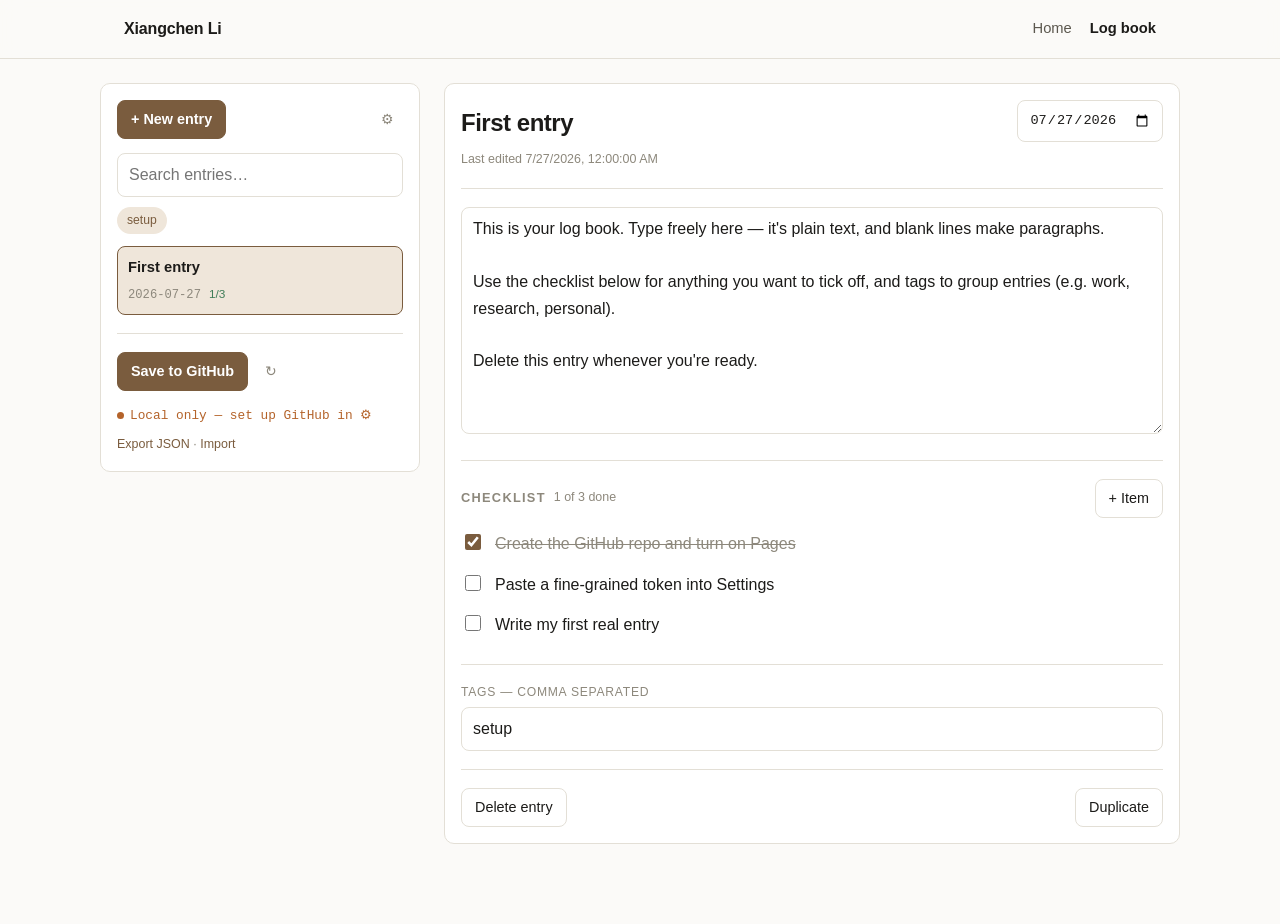
==== logbook.html @ 69bf082a "personal site + log book" ====
<!DOCTYPE html>
<html lang="en">
<head>
<meta charset="utf-8">
<meta name="viewport" content="width=device-width, initial-scale=1">
<title>Log book · Xiangchen Li</title>
<link rel="stylesheet" href="assets/style.css">
<link rel="icon" href="data:image/svg+xml,<svg xmlns='http://www.w3.org/2000/svg' viewBox='0 0 100 100'><text y='.9em' font-size='90'>📓</text></svg>">
</head>
<body>

<div class="topbar">
  <div class="wrap">
    <a class="brand" href="index.html">Xiangchen Li</a>
    <nav class="nav">
      <a href="index.html">Home</a>
      <a href="logbook.html" class="active">Log book</a>
    </nav>
  </div>
</div>

<div class="wrap lb">

  <!-- ============ sidebar ============ -->
  <aside class="panel sidebar">
    <div class="toolbar">
      <button class="primary" id="btnNew">+ New entry</button>
      <div class="spacer"></div>
      <button class="ghost" id="btnSettings" title="GitHub settings">⚙</button>
    </div>

    <input type="text" id="search" placeholder="Search entries…" autocomplete="off">
    <div class="taglist" id="tagFilters"></div>
    <ul class="entry-list" id="entryList"></ul>

    <hr class="hr">
    <div class="toolbar" style="margin:0">
      <button class="primary" id="btnSave">Save to GitHub</button>
      <button class="ghost" id="btnReload" title="Discard local changes and reload from GitHub">↻</button>
    </div>
    <div style="margin-top:10px"><span class="status" id="status"><span class="dot"></span><span id="statusText">Loading…</span></span></div>
    <div style="margin-top:8px" class="sub">
      <a href="#" id="btnExport">Export JSON</a> ·
      <a href="#" id="btnImport">Import</a>
      <input type="file" id="fileInput" accept="application/json" hidden>
    </div>
  </aside>

  <!-- ============ editor ============ -->
  <section class="panel" id="editorPanel">
    <div id="emptyState" class="empty">
      <p>No entry selected.</p>
      <button class="primary" onclick="document.getElementById('btnNew').click()">Start today's entry</button>
    </div>

    <div id="editor" hidden>
      <div class="entry-head">
        <input type="text" id="entryTitle" placeholder="Untitled entry" autocomplete="off">
        <input type="date" id="entryDate">
      </div>
      <div class="sub" id="entryMeta"></div>

      <hr class="hr">

      <textarea id="entryBody" rows="8" placeholder="What happened today?"></textarea>

      <hr class="hr">

      <div class="toolbar" style="margin-bottom:6px">
        <strong style="font-size:.8rem;text-transform:uppercase;letter-spacing:.1em;color:var(--ink-3)">Checklist</strong>
        <span class="sub" id="checkProgress"></span>
        <div class="spacer"></div>
        <button id="btnAddCheck">+ Item</button>
      </div>
      <div id="checkList"></div>

      <hr class="hr">

      <label class="field" style="margin:0">
        <span>Tags — comma separated</span>
        <input type="text" id="entryTags" placeholder="work, research, personal" autocomplete="off">
      </label>

      <hr class="hr">
      <div class="toolbar" style="margin:0">
        <button class="danger" id="btnDelete">Delete entry</button>
        <div class="spacer"></div>
        <button id="btnDuplicate">Duplicate</button>
      </div>
    </div>
  </section>
</div>

<!-- ============ settings modal ============ -->
<div class="modal-bg" id="settingsModal">
  <div class="modal">
    <h3>GitHub settings</h3>
    <span class="sub">Your entries live in a JSON file in your repo. The token is stored only in this browser and is sent only to api.github.com.</span>
    <label class="field"><span>Owner (your GitHub username)</span><input type="text" id="cfgOwner" placeholder="xiangchen"></label>
    <label class="field"><span>Repository</span><input type="text" id="cfgRepo" placeholder="xiangchen.github.io"></label>
    <label class="field"><span>Branch</span><input type="text" id="cfgBranch" placeholder="main"></label>
    <label class="field"><span>Data file path</span><input type="text" id="cfgPath" placeholder="data/entries.json"></label>
    <label class="field"><span>Fine-grained token — Contents: Read and write</span><input type="password" id="cfgToken" placeholder="github_pat_…"></label>
    <div class="toolbar" style="margin:0">
      <button class="ghost" id="btnForget">Forget token</button>
      <div class="spacer"></div>
      <button id="btnCancelCfg">Cancel</button>
      <button class="primary" id="btnSaveCfg">Save &amp; connect</button>
    </div>
  </div>
</div>

<div class="toast" id="toast"></div>

<script>
(() => {
"use strict";

/* ---------------- state ---------------- */
const CFG_KEY = "logbook.cfg.v1";
const CACHE_KEY = "logbook.cache.v1";
const DEFAULT_PATH = "data/entries.json";

let cfg = { owner:"", repo:"", branch:"main", path:DEFAULT_PATH, token:"" };
let entries = [];
let sha = null;            // git blob sha of the data file, needed to update it
let currentId = null;
let dirty = false;
let activeTag = null;

const $ = (id) => document.getElementById(id);
const store = {
  get(k){ try { return JSON.parse(localStorage.getItem(k)); } catch { return null; } },
  set(k,v){ try { localStorage.setItem(k, JSON.stringify(v)); } catch {} },
  del(k){ try { localStorage.removeItem(k); } catch {} }
};

const uid = () => Math.random().toString(36).slice(2,10) + Date.now().toString(36).slice(-4);
const todayISO = () => { const d=new Date(); return new Date(d.getTime()-d.getTimezoneOffset()*6e4).toISOString().slice(0,10); };
const esc = (s) => String(s ?? "").replace(/[&<>"']/g, c => ({ "&":"&amp;","<":"&lt;",">":"&gt;",'"':"&quot;","'":"&#39;" }[c]));

function toast(msg){ const t=$("toast"); t.textContent=msg; t.classList.add("show"); clearTimeout(t._h); t._h=setTimeout(()=>t.classList.remove("show"),2200); }
function setStatus(text, kind){ const s=$("status"); s.className = "status" + (kind ? " "+kind : ""); $("statusText").textContent = text; }
function markDirty(){ if(!dirty){ dirty = true; setStatus("Unsaved changes", "err"); } cacheLocal(); }
function cacheLocal(){ store.set(CACHE_KEY, { entries, sha, dirty, savedAt: Date.now() }); }

/* ---------------- data model helpers ---------------- */
function newEntry(seed = {}){
  return {
    id: uid(),
    date: seed.date || todayISO(),
    title: seed.title || "",
    body: seed.body || "",
    tags: seed.tags ? [...seed.tags] : [],
    checklist: (seed.checklist || []).map(c => ({ id: uid(), text: c.text, done: false })),
    updated: new Date().toISOString()
  };
}
const byId = (id) => entries.find(e => e.id === id);
function sortEntries(){ entries.sort((a,b) => (b.date||"").localeCompare(a.date||"") || (b.updated||"").localeCompare(a.updated||"")); }
function allTags(){ return [...new Set(entries.flatMap(e => e.tags || []))].sort(); }

/* ---------------- GitHub I/O ---------------- */
const apiUrl = () => `https://api.github.com/repos/${cfg.owner}/${cfg.repo}/contents/${cfg.path}`;
const configured = () => cfg.owner && cfg.repo && cfg.path;

function b64encode(str){ return btoa(String.fromCharCode(...new TextEncoder().encode(str))); }
function b64decode(b64){ const bin = atob(b64.replace(/\s/g,"")); return new TextDecoder().decode(Uint8Array.from(bin, c => c.charCodeAt(0))); }

async function ghGet(){
  const headers = { "Accept":"application/vnd.github+json" };
  if (cfg.token) headers.Authorization = "Bearer " + cfg.token;
  const res = await fetch(`${apiUrl()}?ref=${encodeURIComponent(cfg.branch||"main")}&t=${Date.now()}`, { headers, cache:"no-store" });
  if (res.status === 404) return { entries: [], sha: null, missing: true };
  if (!res.ok) throw new Error(`GitHub ${res.status}: ${(await res.json().catch(()=>({}))).message || res.statusText}`);
  const json = await res.json();
  const parsed = JSON.parse(b64decode(json.content || ""));
  return { entries: parsed.entries || [], sha: json.sha };
}

async function ghPut(){
  if (!cfg.token) throw new Error("No token set — open ⚙ settings to add one.");
  const payload = JSON.stringify({ version: 1, updated: new Date().toISOString(), entries }, null, 2) + "\n";
  const body = {
    message: `log book: update ${new Date().toISOString().slice(0,16).replace("T"," ")}`,
    content: b64encode(payload),
    branch: cfg.branch || "main"
  };
  if (sha) body.sha = sha;
  const res = await fetch(apiUrl(), {
    method: "PUT",
    headers: { "Accept":"application/vnd.github+json", "Authorization":"Bearer "+cfg.token, "Content-Type":"application/json" },
    body: JSON.stringify(body)
  });
  const json = await res.json().catch(()=>({}));
  if (!res.ok) throw new Error(`GitHub ${res.status}: ${json.message || res.statusText}`);
  sha = json.content && json.content.sha;
  return true;
}

async function load({ silent } = {}){
  const cached = store.get(CACHE_KEY);
  if (!configured()){
    if (cached && cached.entries && cached.entries.length){
      entries = cached.entries;
    } else {
      try {
        const res = await fetch(DEFAULT_PATH + "?t=" + Date.now(), { cache:"no-store" });
        entries = res.ok ? ((await res.json()).entries || []) : [];
      } catch { entries = []; }
    }
    sortEntries(); render();
    setStatus("Local only — set up GitHub in ⚙", "err");
    return;
  }
  setStatus("Loading…");
  try {
    const r = await ghGet();
    if (cached && cached.dirty && !silent){
      // Unsaved local work beats the remote copy; keep it and let the user push.
      entries = cached.entries; sha = r.sha; dirty = true;
      render(); setStatus("Unsaved changes (restored)", "err");
      return;
    }
    entries = r.entries; sha = r.sha; dirty = false;
    sortEntries(); cacheLocal(); render();
    setStatus(r.missing ? "File not found — Save will create it" : "Synced with GitHub", r.missing ? "err" : "ok");
  } catch (err){
    entries = (cached && cached.entries) || [];
    render();
    setStatus(String(err.message).slice(0,60), "err");
  }
}

async function save(){
  if (!configured()){ openSettings(); return; }
  const btn = $("btnSave"); btn.disabled = true; setStatus("Saving…");
  try {
    await ghPut();
    dirty = false; cacheLocal();
    setStatus("Synced with GitHub", "ok"); toast("Saved to GitHub");
  } catch (err){
    setStatus(String(err.message).slice(0,60), "err"); toast("Save failed — " + err.message);
  } finally { btn.disabled = false; }
}

/* ---------------- rendering ---------------- */
function visibleEntries(){
  const q = $("search").value.trim().toLowerCase();
  return entries.filter(e => {
    if (activeTag && !(e.tags||[]).includes(activeTag)) return false;
    if (!q) return true;
    const hay = [e.title, e.body, e.date, (e.tags||[]).join(" "), (e.checklist||[]).map(c=>c.text).join(" ")].join(" ").toLowerCase();
    return hay.includes(q);
  });
}

function render(){
  sortEntries();
  renderTags();
  renderList();
  renderEditor();
}

function renderTags(){
  const tags = allTags();
  $("tagFilters").innerHTML = tags.map(t =>
    `<span class="tag${t===activeTag?" active":""}" data-tag="${esc(t)}">${esc(t)}</span>`
  ).join("");
}

function renderList(){
  const list = visibleEntries();
  if (!list.length){
    $("entryList").innerHTML = `<li style="cursor:default;color:var(--ink-3);font-size:.85rem">No matching entries.</li>`;
    return;
  }
  $("entryList").innerHTML = list.map(e => {
    const cl = e.checklist || [];
    const done = cl.filter(c=>c.done).length;
    const prog = cl.length ? `<span class="prog">${done}/${cl.length}</span>` : "";
    return `<li data-id="${e.id}" class="${e.id===currentId?"active":""}">
      <span class="t">${esc(e.title || "Untitled entry")}</span>
      <span class="d">${esc(e.date || "")}</span>${prog}
    </li>`;
  }).join("");
}

function renderEditor(){
  const e = byId(currentId);
  $("editor").hidden = !e;
  $("emptyState").hidden = !!e;
  if (!e) return;

  $("entryTitle").value = e.title || "";
  $("entryDate").value = e.date || todayISO();
  $("entryBody").value = e.body || "";
  $("entryTags").value = (e.tags||[]).join(", ");
  $("entryMeta").textContent = e.updated ? "Last edited " + new Date(e.updated).toLocaleString() : "";
  autoGrow($("entryBody"));
  renderChecklist(e);
}

function renderChecklist(e){
  const cl = e.checklist || [];
  $("checkProgress").textContent = cl.length ? `${cl.filter(c=>c.done).length} of ${cl.length} done` : "";
  $("checkList").innerHTML = cl.map(c => `
    <div class="check-row ${c.done?"done":""}" data-cid="${c.id}">
      <input type="checkbox" ${c.done?"checked":""}>
      <input type="text" class="ct" value="${esc(c.text)}" placeholder="Something to do…">
      <button class="ghost row-del" title="Remove">✕</button>
    </div>`).join("");
}

function autoGrow(el){ el.style.height = "auto"; el.style.height = Math.max(el.scrollHeight, 160) + "px"; }

/* ---------------- editing actions ---------------- */
function selectEntry(id){ currentId = id; render(); }

function touch(e){ e.updated = new Date().toISOString(); markDirty(); }

function createEntry(){
  const e = newEntry();
  entries.unshift(e);
  currentId = e.id;
  markDirty(); render();
  $("entryTitle").focus();
}

/* ---------------- wiring ---------------- */
$("btnNew").onclick = createEntry;
$("btnSave").onclick = save;
$("btnReload").onclick = async () => {
  if (dirty && !confirm("Discard unsaved local changes and reload from GitHub?")) return;
  dirty = false; store.del(CACHE_KEY); await load({ silent:true });
};

$("search").oninput = renderList;

$("tagFilters").onclick = (ev) => {
  const el = ev.target.closest(".tag"); if (!el) return;
  const t = el.dataset.tag;
  activeTag = (activeTag === t) ? null : t;
  renderTags(); renderList();
};

$("entryList").onclick = (ev) => {
  const li = ev.target.closest("li[data-id]"); if (!li) return;
  selectEntry(li.dataset.id);
};

$("entryTitle").oninput = (ev) => { const e = byId(currentId); if(!e) return; e.title = ev.target.value; touch(e); renderList(); };
$("entryDate").onchange = (ev) => { const e = byId(currentId); if(!e) return; e.date = ev.target.value; touch(e); render(); };
$("entryBody").oninput = (ev) => { const e = byId(currentId); if(!e) return; e.body = ev.target.value; autoGrow(ev.target); touch(e); };
$("entryTags").oninput = (ev) => {
  const e = byId(currentId); if(!e) return;
  e.tags = ev.target.value.split(",").map(s=>s.trim()).filter(Boolean);
  touch(e); renderTags(); renderList();
};

$("btnAddCheck").onclick = () => addCheckItem();
function addCheckItem(afterId){
  const e = byId(currentId); if(!e) return;
  e.checklist = e.checklist || [];
  const item = { id: uid(), text:"", done:false };
  const idx = afterId ? e.checklist.findIndex(c=>c.id===afterId) : -1;
  if (idx >= 0) e.checklist.splice(idx+1, 0, item); else e.checklist.push(item);
  touch(e); renderChecklist(e); renderList();
  const el = $("checkList").querySelector(`[data-cid="${item.id}"] .ct`);
  if (el) el.focus();
}

$("checkList").addEventListener("change", (ev) => {
  if (ev.target.type !== "checkbox") return;
  const e = byId(currentId); const cid = ev.target.closest(".check-row").dataset.cid;
  const c = e.checklist.find(x=>x.id===cid); if(!c) return;
  c.done = ev.target.checked; touch(e); renderChecklist(e); renderList();
});

$("checkList").addEventListener("input", (ev) => {
  if (!ev.target.classList.contains("ct")) return;
  const e = byId(currentId); const cid = ev.target.closest(".check-row").dataset.cid;
  const c = e.checklist.find(x=>x.id===cid); if(!c) return;
  c.text = ev.target.value; touch(e);
});

$("checkList").addEventListener("keydown", (ev) => {
  if (!ev.target.classList.contains("ct")) return;
  const cid = ev.target.closest(".check-row").dataset.cid;
  if (ev.key === "Enter"){ ev.preventDefault(); addCheckItem(cid); }
  if (ev.key === "Backspace" && ev.target.value === ""){ ev.preventDefault(); removeCheckItem(cid, true); }
});

$("checkList").addEventListener("click", (ev) => {
  if (!ev.target.classList.contains("row-del")) return;
  removeCheckItem(ev.target.closest(".check-row").dataset.cid);
});

function removeCheckItem(cid, focusPrev){
  const e = byId(currentId); if(!e) return;
  const i = e.checklist.findIndex(c=>c.id===cid); if (i<0) return;
  e.checklist.splice(i,1); touch(e); renderChecklist(e); renderList();
  if (focusPrev){
    const rows = $("checkList").querySelectorAll(".ct");
    const target = rows[Math.max(0, i-1)];
    if (target){ target.focus(); target.setSelectionRange(target.value.length, target.value.length); }
  }
}

$("btnDelete").onclick = () => {
  const e = byId(currentId); if(!e) return;
  if (!confirm(`Delete "${e.title || "Untitled entry"}"? This can't be undone once you save.`)) return;
  entries = entries.filter(x => x.id !== e.id);
  currentId = entries.length ? entries[0].id : null;
  markDirty(); render();
};

$("btnDuplicate").onclick = () => {
  const e = byId(currentId); if(!e) return;
  const copy = newEntry({ date: todayISO(), title: e.title, body: e.body, tags: e.tags, checklist: e.checklist });
  entries.unshift(copy); currentId = copy.id; markDirty(); render();
};

/* export / import */
$("btnExport").onclick = (ev) => {
  ev.preventDefault();
  const blob = new Blob([JSON.stringify({ version:1, entries }, null, 2)], { type:"application/json" });
  const a = document.createElement("a");
  a.href = URL.createObjectURL(blob); a.download = `logbook-${todayISO()}.json`; a.click();
  URL.revokeObjectURL(a.href);
};
$("btnImport").onclick = (ev) => { ev.preventDefault(); $("fileInput").click(); };
$("fileInput").onchange = async (ev) => {
  const f = ev.target.files[0]; if(!f) return;
  try {
    const data = JSON.parse(await f.text());
    const incoming = data.entries || [];
    const known = new Set(entries.map(e=>e.id));
    entries = entries.concat(incoming.filter(e => !known.has(e.id)));
    markDirty(); render(); toast(`Imported ${incoming.length} entries`);
  } catch { toast("Couldn't read that file"); }
  ev.target.value = "";
};

/* settings */
function openSettings(){
  $("cfgOwner").value = cfg.owner; $("cfgRepo").value = cfg.repo;
  $("cfgBranch").value = cfg.branch || "main"; $("cfgPath").value = cfg.path || DEFAULT_PATH;
  $("cfgToken").value = cfg.token;
  $("settingsModal").classList.add("open");
}
$("btnSettings").onclick = openSettings;
$("btnCancelCfg").onclick = () => $("settingsModal").classList.remove("open");
$("settingsModal").onclick = (ev) => { if (ev.target === $("settingsModal")) $("settingsModal").classList.remove("open"); };
$("btnForget").onclick = () => { cfg.token = ""; $("cfgToken").value = ""; store.set(CFG_KEY, cfg); toast("Token removed from this browser"); };
$("btnSaveCfg").onclick = async () => {
  cfg = {
    owner: $("cfgOwner").value.trim(), repo: $("cfgRepo").value.trim(),
    branch: $("cfgBranch").value.trim() || "main",
    path: $("cfgPath").value.trim() || DEFAULT_PATH,
    token: $("cfgToken").value.trim()
  };
  store.set(CFG_KEY, cfg);
  $("settingsModal").classList.remove("open");
  await load({ silent: !dirty });
};

/* keyboard + unload guards */
document.addEventListener("keydown", (ev) => {
  if ((ev.metaKey || ev.ctrlKey) && ev.key.toLowerCase() === "s"){ ev.preventDefault(); save(); }
  if ((ev.metaKey || ev.ctrlKey) && ev.key.toLowerCase() === "k"){ ev.preventDefault(); $("search").focus(); }
  if (ev.key === "Escape") $("settingsModal").classList.remove("open");
});
window.addEventListener("beforeunload", (ev) => { if (dirty){ ev.preventDefault(); ev.returnValue = ""; } });

/* boot */
(async function boot(){
  const saved = store.get(CFG_KEY);
  if (saved) cfg = Object.assign(cfg, saved);
  await load();
  if (!currentId && entries.length) currentId = entries[0].id;
  render();
})();

})();
</script>
</body>
</html>
---- assets/style.css ----
:root {
  --bg: #fbfaf8;
  --panel: #ffffff;
  --panel-2: #f4f2ee;
  --ink: #1c1b19;
  --ink-2: #5c584f;
  --ink-3: #8d887c;
  --line: #e3dfd6;
  --accent: #7a5c3e;
  --accent-soft: #efe6da;
  --ok: #3f7d58;
  --warn: #b4632a;
  --radius: 10px;
  --mono: ui-monospace, "SF Mono", Menlo, Consolas, monospace;
  --sans: -apple-system, BlinkMacSystemFont, "Segoe UI", Inter, Helvetica, Arial, sans-serif;
}

@media (prefers-color-scheme: dark) {
  :root {
    --bg: #16151a;
    --panel: #1e1d23;
    --panel-2: #26252c;
    --ink: #ecebe8;
    --ink-2: #b3afa6;
    --ink-3: #817d75;
    --line: #33313a;
    --accent: #cfa878;
    --accent-soft: #2e2a26;
    --ok: #7bc39a;
    --warn: #e0a06a;
  }
}

* { box-sizing: border-box; }

html, body {
  margin: 0;
  padding: 0;
  background: var(--bg);
  color: var(--ink);
  font-family: var(--sans);
  font-size: 16px;
  line-height: 1.6;
  -webkit-font-smoothing: antialiased;
}

a { color: var(--accent); text-decoration: none; }
a:hover { text-decoration: underline; }

.wrap { max-width: 1080px; margin: 0 auto; padding: 0 24px; }
.narrow { max-width: 760px; }

/* ---------- top bar ---------- */
.topbar {
  position: sticky; top: 0; z-index: 50;
  background: color-mix(in srgb, var(--bg) 88%, transparent);
  backdrop-filter: blur(10px);
  border-bottom: 1px solid var(--line);
}
.topbar .wrap {
  display: flex; align-items: center; gap: 20px;
  height: 58px;
}
.brand { font-weight: 650; letter-spacing: -0.01em; color: var(--ink); }
.brand:hover { text-decoration: none; }
.nav { display: flex; gap: 18px; margin-left: auto; align-items: center; }
.nav a { color: var(--ink-2); font-size: 0.92rem; }
.nav a.active { color: var(--ink); font-weight: 600; }

/* ---------- buttons + inputs ---------- */
button, .btn {
  font: inherit;
  font-size: 0.9rem;
  border: 1px solid var(--line);
  background: var(--panel);
  color: var(--ink);
  border-radius: 8px;
  padding: 7px 13px;
  cursor: pointer;
  transition: background .12s, border-color .12s, opacity .12s;
}
button:hover, .btn:hover { background: var(--panel-2); text-decoration: none; }
button:disabled { opacity: .45; cursor: not-allowed; }
button.primary {
  background: var(--accent); border-color: var(--accent);
  color: #fff; font-weight: 550;
}
@media (prefers-color-scheme: dark) { button.primary { color: #1a1713; } }
button.primary:hover { filter: brightness(1.06); background: var(--accent); }
button.ghost { border-color: transparent; background: transparent; color: var(--ink-3); padding: 4px 8px; }
button.ghost:hover { background: var(--panel-2); color: var(--ink); }
button.danger:hover { color: #c0392b; border-color: #c0392b; }

input[type="text"], input[type="date"], input[type="password"], textarea, select {
  font: inherit;
  width: 100%;
  background: var(--panel);
  color: var(--ink);
  border: 1px solid var(--line);
  border-radius: 8px;
  padding: 8px 11px;
}
input:focus, textarea:focus, select:focus {
  outline: none; border-color: var(--accent);
  box-shadow: 0 0 0 3px color-mix(in srgb, var(--accent) 18%, transparent);
}
textarea { resize: vertical; line-height: 1.65; }
label.field { display: block; margin-bottom: 12px; }
label.field > span {
  display: block; font-size: .76rem; text-transform: uppercase;
  letter-spacing: .06em; color: var(--ink-3); margin-bottom: 5px;
}

/* ---------- home page ---------- */
.hero { padding: 72px 0 48px; }
.hero h1 { font-size: 2.6rem; line-height: 1.15; letter-spacing: -0.03em; margin: 0 0 14px; }
.hero p { font-size: 1.08rem; color: var(--ink-2); max-width: 56ch; margin: 0; }
.section { padding: 28px 0 56px; }
.section h2 {
  font-size: .8rem; text-transform: uppercase; letter-spacing: .1em;
  color: var(--ink-3); margin: 0 0 16px; font-weight: 600;
}
.cards { display: grid; grid-template-columns: repeat(auto-fill, minmax(240px, 1fr)); gap: 14px; }
.card {
  display: block; border: 1px solid var(--line); border-radius: var(--radius);
  background: var(--panel); padding: 18px 18px 16px; color: var(--ink);
  transition: border-color .14s, transform .14s;
}
.card:hover { border-color: var(--accent); text-decoration: none; transform: translateY(-1px); }
.card h3 { margin: 0 0 6px; font-size: 1rem; }
.card p { margin: 0; font-size: .88rem; color: var(--ink-2); }

/* ---------- logbook layout ---------- */
.lb { display: grid; grid-template-columns: 320px 1fr; gap: 24px; padding: 24px 0 80px; align-items: start; }
@media (max-width: 860px) { .lb { grid-template-columns: 1fr; } }

.panel {
  background: var(--panel); border: 1px solid var(--line);
  border-radius: var(--radius); padding: 16px;
}
.sidebar { position: sticky; top: 82px; }
@media (max-width: 860px) { .sidebar { position: static; } }

.toolbar { display: flex; gap: 8px; align-items: center; flex-wrap: wrap; margin-bottom: 14px; }
.toolbar .spacer { flex: 1; }

.taglist { display: flex; flex-wrap: wrap; gap: 6px; margin-top: 10px; }
.tag {
  font-size: .76rem; padding: 3px 9px; border-radius: 999px;
  background: var(--accent-soft); color: var(--accent);
  border: 1px solid transparent; cursor: pointer;
}
.tag.active { border-color: var(--accent); font-weight: 600; }
.tag .x { margin-left: 5px; opacity: .6; }

.entry-list { list-style: none; margin: 12px 0 0; padding: 0; max-height: 60vh; overflow-y: auto; }
.entry-list li {
  padding: 9px 10px; border-radius: 8px; cursor: pointer;
  border: 1px solid transparent;
}
.entry-list li:hover { background: var(--panel-2); }
.entry-list li.active { background: var(--accent-soft); border-color: var(--accent); }
.entry-list .t { font-size: .92rem; font-weight: 550; display: block; }
.entry-list .d { font-size: .76rem; color: var(--ink-3); font-family: var(--mono); }
.entry-list .prog { font-size: .74rem; color: var(--ok); margin-left: 8px; }

/* ---------- entry editor ---------- */
.entry-head { display: flex; gap: 12px; align-items: flex-start; margin-bottom: 4px; }
#entryTitle {
  font-size: 1.5rem; font-weight: 650; letter-spacing: -0.02em;
  border: none; background: transparent; padding: 4px 0;
}
#entryTitle:focus { box-shadow: none; border-bottom: 1px solid var(--accent); border-radius: 0; }
#entryDate { width: 160px; font-family: var(--mono); font-size: .85rem; }

.check-row {
  display: flex; align-items: flex-start; gap: 9px;
  padding: 3px 0; border-radius: 6px;
}
.check-row:hover .row-del { opacity: 1; }
.check-row input[type="checkbox"] {
  margin-top: 7px; width: 16px; height: 16px; accent-color: var(--accent); flex: none; cursor: pointer;
}
.check-row .ct {
  flex: 1; border: none; background: transparent; padding: 4px 2px;
  border-bottom: 1px solid transparent;
}
.check-row .ct:focus { box-shadow: none; border-bottom-color: var(--line); border-radius: 0; }
.check-row.done .ct { text-decoration: line-through; color: var(--ink-3); }
.row-del { opacity: 0; transition: opacity .12s; flex: none; }

.sub { font-size: .78rem; color: var(--ink-3); }
.hr { height: 1px; background: var(--line); border: 0; margin: 18px 0; }

.status {
  font-size: .8rem; font-family: var(--mono); color: var(--ink-3);
  display: inline-flex; align-items: center; gap: 6px;
}
.status.ok { color: var(--ok); }
.status.err { color: var(--warn); }
.dot { width: 7px; height: 7px; border-radius: 50%; background: currentColor; display: inline-block; }

.empty { color: var(--ink-3); text-align: center; padding: 60px 20px; }

/* ---------- modal ---------- */
.modal-bg {
  position: fixed; inset: 0; background: rgba(0,0,0,.42);
  display: none; align-items: center; justify-content: center; z-index: 100; padding: 20px;
}
.modal-bg.open { display: flex; }
.modal { background: var(--panel); border-radius: 12px; padding: 24px; width: 100%; max-width: 460px; border: 1px solid var(--line); }
.modal h3 { margin: 0 0 4px; }
.modal .sub { margin-bottom: 18px; display: block; }

.toast {
  position: fixed; bottom: 22px; left: 50%; transform: translateX(-50%) translateY(20px);
  background: var(--ink); color: var(--bg); padding: 9px 18px; border-radius: 999px;
  font-size: .86rem; opacity: 0; pointer-events: none; transition: all .2s; z-index: 200;
}
.toast.show { opacity: 1; transform: translateX(-50%) translateY(0); }

footer { border-top: 1px solid var(--line); padding: 24px 0; color: var(--ink-3); font-size: .82rem; }
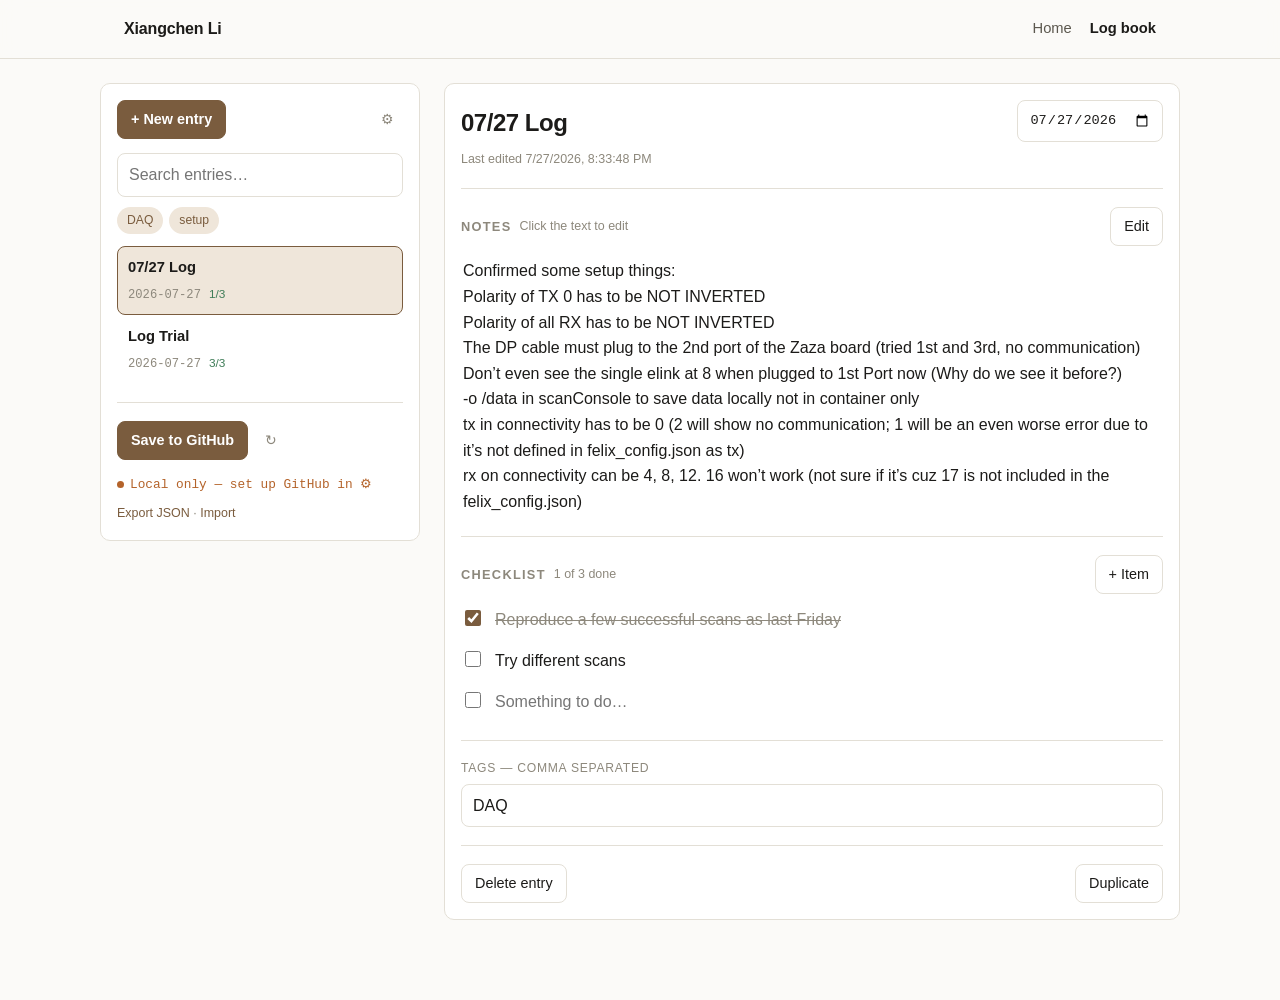
==== commit a58ca257: "Add Markdown rendering to log book entries Entry bodies now render as Markdown with a click-to-edit " ====
--- a/logbook.html
+++ b/logbook.html
@@ -62,7 +62,14 @@
 
       <hr class="hr">
 
-      <textarea id="entryBody" rows="8" placeholder="What happened today?"></textarea>
+      <div class="toolbar" style="margin-bottom:2px">
+        <strong style="font-size:.8rem;text-transform:uppercase;letter-spacing:.1em;color:var(--ink-3)">Notes</strong>
+        <span class="sub" id="mdHint">Markdown — click the text to edit</span>
+        <div class="spacer"></div>
+        <button id="btnPreview">Preview</button>
+      </div>
+      <textarea id="entryBody" rows="8" placeholder="What happened today?  **bold**, # heading, - list, `code`" hidden></textarea>
+      <div class="md" id="entryPreview"></div>
 
       <hr class="hr">
 
@@ -138,6 +145,117 @@
 const uid = () => Math.random().toString(36).slice(2,10) + Date.now().toString(36).slice(-4);
 const todayISO = () => { const d=new Date(); return new Date(d.getTime()-d.getTimezoneOffset()*6e4).toISOString().slice(0,10); };
 const esc = (s) => String(s ?? "").replace(/[&<>"']/g, c => ({ "&":"&amp;","<":"&lt;",">":"&gt;",'"':"&quot;","'":"&#39;" }[c]));
+
+/* ---------------- markdown ---------------- */
+/* Input is HTML-escaped before parsing, so no raw HTML can get through. */
+function md(src){
+  if (!src || !src.trim()) return "";
+  const lines = esc(src).replace(/\r\n?/g, "\n").split("\n");
+  const [html] = parseBlocks(lines, 0, lines.length);
+  return html;
+}
+
+const SAFE_URL = /^(https?:\/\/|mailto:|#|\/|\.\/|\.\.\/)/i;
+
+function mdInline(s){
+  const codes = [];
+  s = s.replace(/`([^`]+)`/g, (_, c) => "\u0000" + (codes.push(c) - 1) + "\u0000");
+  s = s.replace(/!\[([^\]]*)\]\(([^)\s]+)\)/g, (m, alt, url) =>
+        SAFE_URL.test(url) ? `<img src="${url}" alt="${alt}" style="max-width:100%;border-radius:8px">` : m);
+  s = s.replace(/\[([^\]]+)\]\(([^)\s]+)\)/g, (m, txt, url) =>
+        SAFE_URL.test(url) ? `<a href="${url}" target="_blank" rel="noopener">${txt}</a>` : m);
+  s = s.replace(/(^|[\s(])(https?:\/\/[^\s<)]+)/g, '$1<a href="$2" target="_blank" rel="noopener">$2</a>');
+  s = s.replace(/\*\*\*(\S(?:.*?\S)?)\*\*\*/g, "<strong><em>$1</em></strong>");
+  s = s.replace(/\*\*(\S(?:.*?\S)?)\*\*/g, "<strong>$1</strong>");
+  s = s.replace(/__(\S(?:.*?\S)?)__/g, "<strong>$1</strong>");
+  s = s.replace(/(^|[^\w*])\*(\S(?:.*?\S)?)\*(?!\w)/g, "$1<em>$2</em>");
+  s = s.replace(/(^|[^\w_])_(\S(?:.*?\S)?)_(?!\w)/g, "$1<em>$2</em>");
+  s = s.replace(/~~(\S(?:.*?\S)?)~~/g, "<del>$1</del>");
+  return s.replace(/\u0000(\d+)\u0000/g, (_, i) => `<code>${codes[+i]}</code>`);
+}
+
+const RE_UL   = /^(\s*)[-*+]\s+(.*)$/;
+const RE_OL   = /^(\s*)\d+[.)]\s+(.*)$/;
+const RE_QUOTE= /^\s*&gt;\s?(.*)$/;
+const RE_HEAD = /^(#{1,6})\s+(.*)$/;
+const RE_HR   = /^\s*(?:---+|\*\*\*+|___+)\s*$/;
+const isBlockStart = (l) =>
+  RE_UL.test(l) || RE_OL.test(l) || RE_QUOTE.test(l) || RE_HEAD.test(l) ||
+  RE_HR.test(l) || /^\s*```/.test(l) || /^\s*$/.test(l);
+
+function parseBlocks(lines, i, end){
+  const out = [];
+  while (i < end){
+    const L = lines[i];
+
+    if (/^\s*$/.test(L)) { i++; continue; }
+
+    if (/^\s*```/.test(L)){
+      const buf = []; i++;
+      while (i < end && !/^\s*```/.test(lines[i])) buf.push(lines[i++]);
+      i++;
+      out.push(`<pre><code>${buf.join("\n")}</code></pre>`);
+      continue;
+    }
+
+    if (RE_HR.test(L)){ out.push("<hr>"); i++; continue; }
+
+    const h = L.match(RE_HEAD);
+    if (h){ out.push(`<h${Math.min(h[1].length,3)}>${mdInline(h[2])}</h${Math.min(h[1].length,3)}>`); i++; continue; }
+
+    if (RE_QUOTE.test(L)){
+      const buf = [];
+      while (i < end && RE_QUOTE.test(lines[i])) buf.push(lines[i++].match(RE_QUOTE)[1]);
+      const [inner] = parseBlocks(buf, 0, buf.length);
+      out.push(`<blockquote>${inner}</blockquote>`);
+      continue;
+    }
+
+    // pipe table: header row followed by a |---|---| separator
+    if (L.includes("|") && i + 1 < end && /^\s*\|?[\s:|-]*-[\s:|-]*\|?\s*$/.test(lines[i+1]) && lines[i+1].includes("-")){
+      const cells = (r) => r.replace(/^\s*\|/,"").replace(/\|\s*$/,"").split("|").map(c => mdInline(c.trim()));
+      const head = cells(lines[i]); i += 2;
+      const rows = [];
+      while (i < end && lines[i].includes("|") && !/^\s*$/.test(lines[i])) rows.push(cells(lines[i++]));
+      out.push(`<table><thead><tr>${head.map(c=>`<th>${c}</th>`).join("")}</tr></thead><tbody>` +
+        rows.map(r => `<tr>${r.map(c=>`<td>${c}</td>`).join("")}</tr>`).join("") + `</tbody></table>`);
+      continue;
+    }
+
+    if (RE_UL.test(L) || RE_OL.test(L)){
+      const [html, next] = parseList(lines, i, end);
+      out.push(html); i = next; continue;
+    }
+
+    const buf = [];
+    while (i < end && !isBlockStart(lines[i])) buf.push(lines[i++]);
+    out.push(`<p>${mdInline(buf.join("\n")).replace(/\n/g, "<br>")}</p>`);
+  }
+  return [out.join("\n"), i];
+}
+
+function parseList(lines, i, end){
+  const first = lines[i].match(RE_UL) || lines[i].match(RE_OL);
+  const ordered = !RE_UL.test(lines[i]);
+  const base = first[1].length;
+  const items = [];
+  while (i < end){
+    const m = lines[i].match(RE_UL) || lines[i].match(RE_OL);
+    if (!m) break;
+    const indent = m[1].length;
+    if (indent < base) break;
+    if (indent > base){
+      const [sub, next] = parseList(lines, i, end);
+      if (items.length) items[items.length-1] += sub; else items.push(sub);
+      i = next; continue;
+    }
+    if ((RE_UL.test(lines[i]) ? false : true) !== ordered) break;
+    items.push(mdInline(m[2]));
+    i++;
+  }
+  const tag = ordered ? "ol" : "ul";
+  return [`<${tag}>${items.map(t => `<li>${t}</li>`).join("")}</${tag}>`, i];
+}
 
 function toast(msg){ const t=$("toast"); t.textContent=msg; t.classList.add("show"); clearTimeout(t._h); t._h=setTimeout(()=>t.classList.remove("show"),2200); }
 function setStatus(text, kind){ const s=$("status"); s.className = "status" + (kind ? " "+kind : ""); $("statusText").textContent = text; }
@@ -297,8 +415,30 @@
   $("entryBody").value = e.body || "";
   $("entryTags").value = (e.tags||[]).join(", ");
   $("entryMeta").textContent = e.updated ? "Last edited " + new Date(e.updated).toLocaleString() : "";
-  autoGrow($("entryBody"));
+  setEditing(!(e.body || "").trim());
   renderChecklist(e);
+}
+
+/* body: markdown preview <-> raw editor */
+let editing = false;
+function setEditing(on, focus){
+  editing = !!on;
+  $("entryBody").hidden = !editing;
+  $("entryPreview").hidden = editing;
+  $("btnPreview").textContent = editing ? "Preview" : "Edit";
+  $("mdHint").textContent = editing ? "Markdown supported" : "Click the text to edit";
+  if (editing){
+    autoGrow($("entryBody"));
+    if (focus) $("entryBody").focus();
+  } else {
+    renderPreview();
+  }
+}
+function renderPreview(){
+  const e = byId(currentId); if (!e) return;
+  const html = md(e.body);
+  $("entryPreview").innerHTML = html || "<p>Nothing written yet — click here to start.</p>";
+  $("entryPreview").classList.toggle("placeholder", !html);
 }
 
 function renderChecklist(e){
@@ -352,6 +492,11 @@
 $("entryTitle").oninput = (ev) => { const e = byId(currentId); if(!e) return; e.title = ev.target.value; touch(e); renderList(); };
 $("entryDate").onchange = (ev) => { const e = byId(currentId); if(!e) return; e.date = ev.target.value; touch(e); render(); };
 $("entryBody").oninput = (ev) => { const e = byId(currentId); if(!e) return; e.body = ev.target.value; autoGrow(ev.target); touch(e); };
+$("btnPreview").onclick = () => setEditing(!editing, true);
+$("entryPreview").onclick = (ev) => { if (ev.target.closest("a")) return; setEditing(true, true); };
+$("entryBody").addEventListener("keydown", (ev) => {
+  if (ev.key === "Escape"){ ev.stopPropagation(); setEditing(false); }
+});
 $("entryTags").oninput = (ev) => {
   const e = byId(currentId); if(!e) return;
   e.tags = ev.target.value.split(",").map(s=>s.trim()).filter(Boolean);
@@ -473,6 +618,8 @@
 });
 window.addEventListener("beforeunload", (ev) => { if (dirty){ ev.preventDefault(); ev.returnValue = ""; } });
 
+window.__md = md;  // exposed for the test suite
+
 /* boot */
 (async function boot(){
   const saved = store.get(CFG_KEY);
--- a/assets/style.css
+++ b/assets/style.css
@@ -189,6 +189,43 @@
 .check-row.done .ct { text-decoration: line-through; color: var(--ink-3); }
 .row-del { opacity: 0; transition: opacity .12s; flex: none; }
 
+/* ---------- rendered markdown ---------- */
+.md {
+  padding: 10px 2px 4px;
+  cursor: text;
+  min-height: 120px;
+}
+.md.placeholder { color: var(--ink-3); }
+.md > *:first-child { margin-top: 0; }
+.md > *:last-child { margin-bottom: 0; }
+.md h1, .md h2, .md h3 { line-height: 1.3; letter-spacing: -0.01em; margin: 1.2em 0 .5em; }
+.md h1 { font-size: 1.35rem; }
+.md h2 { font-size: 1.15rem; }
+.md h3 { font-size: 1rem; color: var(--ink-2); }
+.md p { margin: 0 0 .85em; }
+.md ul, .md ol { margin: 0 0 .85em; padding-left: 1.35em; }
+.md li { margin: .2em 0; }
+.md li::marker { color: var(--ink-3); }
+.md blockquote {
+  margin: 0 0 .85em; padding: 2px 0 2px 14px;
+  border-left: 3px solid var(--line); color: var(--ink-2);
+}
+.md code {
+  font-family: var(--mono); font-size: .87em;
+  background: var(--panel-2); padding: 1px 5px; border-radius: 4px;
+}
+.md pre {
+  background: var(--panel-2); border: 1px solid var(--line);
+  padding: 12px 14px; border-radius: 8px; overflow-x: auto; margin: 0 0 .85em;
+}
+.md pre code { background: none; padding: 0; font-size: .85rem; }
+.md hr { border: 0; border-top: 1px solid var(--line); margin: 1.4em 0; }
+.md a { text-decoration: underline; text-underline-offset: 2px; }
+.md del { color: var(--ink-3); }
+.md table { border-collapse: collapse; margin: 0 0 .85em; font-size: .92rem; }
+.md th, .md td { border: 1px solid var(--line); padding: 5px 10px; text-align: left; }
+.md th { background: var(--panel-2); }
+
 .sub { font-size: .78rem; color: var(--ink-3); }
 .hr { height: 1px; background: var(--line); border: 0; margin: 18px 0; }
 
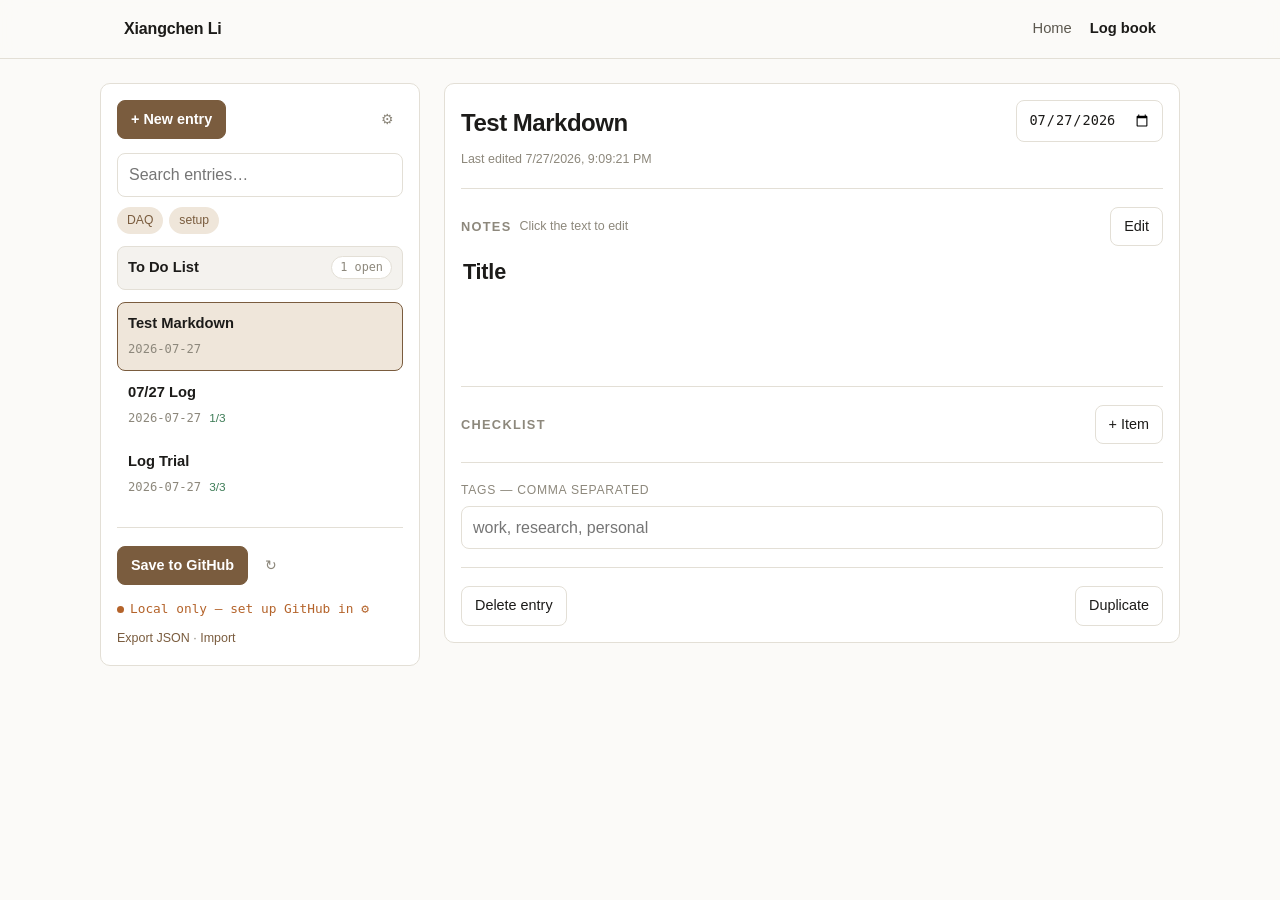
==== commit 5733ee51: "Add pinned To Do List with drag-to-reorder priority Aggregates every unchecked checklist item across" ====
--- a/logbook.html
+++ b/logbook.html
@@ -31,6 +31,7 @@
 
     <input type="text" id="search" placeholder="Search entries…" autocomplete="off">
     <div class="taglist" id="tagFilters"></div>
+    <ul class="pinned-list" id="pinnedList"></ul>
     <ul class="entry-list" id="entryList"></ul>
 
     <hr class="hr">
@@ -51,6 +52,19 @@
     <div id="emptyState" class="empty">
       <p>No entry selected.</p>
       <button class="primary" onclick="document.getElementById('btnNew').click()">Start today's entry</button>
+    </div>
+
+    <div id="todoView" hidden>
+      <div class="entry-head">
+        <input type="text" id="todoTitle" value="To Do List" disabled
+               style="border:none;background:transparent;font-size:1.5rem;font-weight:650;letter-spacing:-0.02em;padding:4px 0;color:var(--ink);-webkit-text-fill-color:var(--ink);opacity:1">
+      </div>
+      <div class="sub" id="todoMeta"></div>
+      <hr class="hr">
+      <div class="toolbar" style="margin-bottom:2px">
+        <span class="sub">Drag the handle to reorder — top is highest priority. Arrow keys work too.</span>
+      </div>
+      <div class="todo-list" id="todoList"></div>
     </div>
 
     <div id="editor" hidden>
@@ -129,7 +143,10 @@
 const DEFAULT_PATH = "data/entries.json";
 
 let cfg = { owner:"", repo:"", branch:"main", path:DEFAULT_PATH, token:"" };
+const TODO_ID = "__todo__";
+
 let entries = [];
+let todoOrder = [];        // priority order for the pinned To Do List, as "entryId::itemId"
 let sha = null;            // git blob sha of the data file, needed to update it
 let currentId = null;
 let dirty = false;
@@ -260,7 +277,7 @@
 function toast(msg){ const t=$("toast"); t.textContent=msg; t.classList.add("show"); clearTimeout(t._h); t._h=setTimeout(()=>t.classList.remove("show"),2200); }
 function setStatus(text, kind){ const s=$("status"); s.className = "status" + (kind ? " "+kind : ""); $("statusText").textContent = text; }
 function markDirty(){ if(!dirty){ dirty = true; setStatus("Unsaved changes", "err"); } cacheLocal(); }
-function cacheLocal(){ store.set(CACHE_KEY, { entries, sha, dirty, savedAt: Date.now() }); }
+function cacheLocal(){ store.set(CACHE_KEY, { entries, todoOrder, sha, dirty, savedAt: Date.now() }); }
 
 /* ---------------- data model helpers ---------------- */
 function newEntry(seed = {}){
@@ -293,12 +310,12 @@
   if (!res.ok) throw new Error(`GitHub ${res.status}: ${(await res.json().catch(()=>({}))).message || res.statusText}`);
   const json = await res.json();
   const parsed = JSON.parse(b64decode(json.content || ""));
-  return { entries: parsed.entries || [], sha: json.sha };
+  return { entries: parsed.entries || [], todoOrder: parsed.todoOrder || [], sha: json.sha };
 }
 
 async function ghPut(){
   if (!cfg.token) throw new Error("No token set — open ⚙ settings to add one.");
-  const payload = JSON.stringify({ version: 1, updated: new Date().toISOString(), entries }, null, 2) + "\n";
+  const payload = JSON.stringify({ version: 1, updated: new Date().toISOString(), todoOrder, entries }, null, 2) + "\n";
   const body = {
     message: `log book: update ${new Date().toISOString().slice(0,16).replace("T"," ")}`,
     content: b64encode(payload),
@@ -320,12 +337,13 @@
   const cached = store.get(CACHE_KEY);
   if (!configured()){
     if (cached && cached.entries && cached.entries.length){
-      entries = cached.entries;
+      entries = cached.entries; todoOrder = cached.todoOrder || [];
     } else {
       try {
         const res = await fetch(DEFAULT_PATH + "?t=" + Date.now(), { cache:"no-store" });
-        entries = res.ok ? ((await res.json()).entries || []) : [];
-      } catch { entries = []; }
+        const j = res.ok ? await res.json() : {};
+        entries = j.entries || []; todoOrder = j.todoOrder || [];
+      } catch { entries = []; todoOrder = []; }
     }
     sortEntries(); render();
     setStatus("Local only — set up GitHub in ⚙", "err");
@@ -336,15 +354,16 @@
     const r = await ghGet();
     if (cached && cached.dirty && !silent){
       // Unsaved local work beats the remote copy; keep it and let the user push.
-      entries = cached.entries; sha = r.sha; dirty = true;
+      entries = cached.entries; todoOrder = cached.todoOrder || []; sha = r.sha; dirty = true;
       render(); setStatus("Unsaved changes (restored)", "err");
       return;
     }
-    entries = r.entries; sha = r.sha; dirty = false;
+    entries = r.entries; todoOrder = r.todoOrder || []; sha = r.sha; dirty = false;
     sortEntries(); cacheLocal(); render();
     setStatus(r.missing ? "File not found — Save will create it" : "Synced with GitHub", r.missing ? "err" : "ok");
   } catch (err){
     entries = (cached && cached.entries) || [];
+    todoOrder = (cached && cached.todoOrder) || [];
     render();
     setStatus(String(err.message).slice(0,60), "err");
   }
@@ -376,9 +395,132 @@
 function render(){
   sortEntries();
   renderTags();
+  renderPinned();
   renderList();
   renderEditor();
 }
+
+/* ---------------- pinned To Do List ---------------- */
+const todoKey = (entryId, itemId) => entryId + "::" + itemId;
+
+/* Every unchecked checklist item across all entries, in saved priority order.
+   Items with no saved position sort after the ordered ones, newest entry first. */
+function todoItems(){
+  const items = [];
+  for (const e of entries)
+    for (const c of (e.checklist || []))
+      if (!c.done && (c.text || "").trim()) items.push({ key: todoKey(e.id, c.id), entry: e, item: c });
+
+  const rank = new Map(todoOrder.map((k, i) => [k, i]));
+  return items
+    .map((x, i) => ({ ...x, _r: rank.has(x.key) ? rank.get(x.key) : Infinity, _i: i }))
+    .sort((a, b) =>
+      a._r !== b._r ? a._r - b._r
+      : (b.entry.date || "").localeCompare(a.entry.date || "") || a._i - b._i);
+}
+
+function renderPinned(){
+  const n = todoItems().length;
+  $("pinnedList").innerHTML =
+    `<li data-id="${TODO_ID}" class="${currentId === TODO_ID ? "active" : ""}">
+       <span class="t">To Do List</span>
+       <span class="n">${n} open</span>
+     </li>`;
+}
+
+function renderTodo(){
+  const items = todoItems();
+  $("todoMeta").textContent = items.length
+    ? `${items.length} open item${items.length === 1 ? "" : "s"} across ${new Set(items.map(x => x.entry.id)).size} entries`
+    : "";
+  if (!items.length){
+    $("todoList").innerHTML = `<div class="empty">Nothing open — every checklist item is ticked off.</div>`;
+    return;
+  }
+  $("todoList").innerHTML = items.map((x, i) => `
+    <div class="todo-row" data-key="${x.key}">
+      <button class="todo-handle" title="Drag to reorder" aria-label="Reorder item">⠿</button>
+      <span class="todo-rank">${i + 1}</span>
+      <input type="checkbox">
+      <span class="todo-main">
+        <span class="todo-text">${esc(x.item.text)}</span>
+        <span class="todo-src" data-entry="${x.entry.id}">${esc(x.entry.title || "Untitled entry")} · ${esc(x.entry.date || "")}</span>
+      </span>
+    </div>`).join("");
+}
+
+/* Persist whatever order the rows are currently in. */
+function commitTodoOrder(){
+  const next = [...$("todoList").querySelectorAll(".todo-row")].map(r => r.dataset.key);
+  [...$("todoList").querySelectorAll(".todo-rank")].forEach((el, i) => el.textContent = i + 1);
+  if (next.join("|") === todoOrder.join("|")) return;   // nothing moved — don't dirty the file
+  todoOrder = next;
+  markDirty();
+}
+
+/* drag to reorder — pointer events, so it works with mouse and touch alike */
+let dragRow = null;
+$("todoList").addEventListener("pointerdown", (ev) => {
+  const handle = ev.target.closest(".todo-handle"); if (!handle) return;
+  ev.preventDefault();
+  dragRow = handle.closest(".todo-row");
+  dragRow.classList.add("dragging");
+  handle.setPointerCapture(ev.pointerId);
+});
+$("todoList").addEventListener("pointermove", (ev) => {
+  if (!dragRow) return;
+  const rows = [...$("todoList").querySelectorAll(".todo-row")].filter(r => r !== dragRow);
+  for (const r of rows){
+    const box = r.getBoundingClientRect();
+    const mid = box.top + box.height / 2;
+    if (ev.clientY < mid && r.compareDocumentPosition(dragRow) & Node.DOCUMENT_POSITION_FOLLOWING){
+      r.before(dragRow); break;
+    }
+    if (ev.clientY > mid && r.compareDocumentPosition(dragRow) & Node.DOCUMENT_POSITION_PRECEDING){
+      r.after(dragRow);
+    }
+  }
+});
+$("todoList").addEventListener("pointerup", (ev) => {
+  if (!dragRow) return;
+  const handle = dragRow.querySelector(".todo-handle");
+  try { handle.releasePointerCapture(ev.pointerId); } catch {}
+  dragRow.classList.remove("dragging");
+  dragRow = null;
+  commitTodoOrder();
+});
+
+/* keyboard reordering from the handle */
+$("todoList").addEventListener("keydown", (ev) => {
+  const handle = ev.target.closest(".todo-handle"); if (!handle) return;
+  const row = handle.closest(".todo-row");
+  if (ev.key === "ArrowUp" && row.previousElementSibling){
+    ev.preventDefault(); row.previousElementSibling.before(row); commitTodoOrder(); handle.focus();
+  }
+  if (ev.key === "ArrowDown" && row.nextElementSibling){
+    ev.preventDefault(); row.nextElementSibling.after(row); commitTodoOrder(); handle.focus();
+  }
+});
+
+/* ticking an item here marks it done on its source entry */
+$("todoList").addEventListener("change", (ev) => {
+  if (ev.target.type !== "checkbox") return;
+  const key = ev.target.closest(".todo-row").dataset.key;
+  const [entryId, itemId] = key.split("::");
+  const e = byId(entryId); if (!e) return;
+  const c = (e.checklist || []).find(x => x.id === itemId); if (!c) return;
+  c.done = true;
+  todoOrder = todoOrder.filter(k => k !== key);
+  touch(e);
+  render();
+  toast(`Done — “${c.text}”`);
+});
+
+/* jump to the entry an item came from */
+$("todoList").addEventListener("click", (ev) => {
+  const src = ev.target.closest(".todo-src"); if (!src) return;
+  selectEntry(src.dataset.entry);
+});
 
 function renderTags(){
   const tags = allTags();
@@ -388,6 +530,7 @@
 }
 
 function renderList(){
+  renderPinned();   // open-item count changes whenever a checklist does
   const list = visibleEntries();
   if (!list.length){
     $("entryList").innerHTML = `<li style="cursor:default;color:var(--ink-3);font-size:.85rem">No matching entries.</li>`;
@@ -405,9 +548,12 @@
 }
 
 function renderEditor(){
-  const e = byId(currentId);
+  const isTodo = currentId === TODO_ID;
+  const e = isTodo ? null : byId(currentId);
+  $("todoView").hidden = !isTodo;
   $("editor").hidden = !e;
-  $("emptyState").hidden = !!e;
+  $("emptyState").hidden = !!e || isTodo;
+  if (isTodo){ renderTodo(); return; }
   if (!e) return;
 
   $("entryTitle").value = e.title || "";
@@ -489,6 +635,8 @@
   selectEntry(li.dataset.id);
 };
 
+$("pinnedList").onclick = () => selectEntry(TODO_ID);
+
 $("entryTitle").oninput = (ev) => { const e = byId(currentId); if(!e) return; e.title = ev.target.value; touch(e); renderList(); };
 $("entryDate").onchange = (ev) => { const e = byId(currentId); if(!e) return; e.date = ev.target.value; touch(e); render(); };
 $("entryBody").oninput = (ev) => { const e = byId(currentId); if(!e) return; e.body = ev.target.value; autoGrow(ev.target); touch(e); };
@@ -526,7 +674,7 @@
   if (!ev.target.classList.contains("ct")) return;
   const e = byId(currentId); const cid = ev.target.closest(".check-row").dataset.cid;
   const c = e.checklist.find(x=>x.id===cid); if(!c) return;
-  c.text = ev.target.value; touch(e);
+  c.text = ev.target.value; touch(e); renderPinned();
 });
 
 $("checkList").addEventListener("keydown", (ev) => {
--- a/assets/style.css
+++ b/assets/style.css
@@ -164,6 +164,56 @@
 .entry-list .d { font-size: .76rem; color: var(--ink-3); font-family: var(--mono); }
 .entry-list .prog { font-size: .74rem; color: var(--ok); margin-left: 8px; }
 
+/* ---------- pinned to-do ---------- */
+.pinned-list { list-style: none; margin: 12px 0 0; padding: 0; }
+.pinned-list li {
+  display: flex; align-items: center; gap: 8px;
+  padding: 9px 10px; border-radius: 8px; cursor: pointer;
+  border: 1px solid var(--line); background: var(--panel-2);
+}
+.pinned-list li:hover { border-color: var(--accent); }
+.pinned-list li.active { background: var(--accent-soft); border-color: var(--accent); }
+.pinned-list .t { font-size: .92rem; font-weight: 600; flex: 1; }
+.pinned-list .n {
+  font-size: .74rem; font-family: var(--mono); color: var(--ink-3);
+  background: var(--panel); border: 1px solid var(--line);
+  border-radius: 999px; padding: 1px 8px;
+}
+
+.todo-list { margin-top: 6px; }
+.todo-row {
+  display: flex; align-items: flex-start; gap: 10px;
+  padding: 9px 10px; border-radius: 8px;
+  border: 1px solid transparent; background: var(--panel);
+}
+.todo-row:hover { background: var(--panel-2); }
+.todo-row.dragging {
+  background: var(--panel-2); border-color: var(--accent);
+  box-shadow: 0 6px 18px rgba(0,0,0,.14); opacity: .96;
+}
+.todo-row.lifted { border-style: dashed; }
+.todo-handle {
+  flex: none; cursor: grab; touch-action: none; user-select: none;
+  color: var(--ink-3); font-size: 1rem; line-height: 1.5;
+  padding: 0 2px; border-radius: 5px; background: none; border: 0;
+}
+.todo-handle:hover, .todo-handle:focus-visible { color: var(--ink); background: var(--panel-2); }
+.todo-handle:active { cursor: grabbing; }
+.todo-row input[type="checkbox"] {
+  margin-top: 5px; width: 16px; height: 16px; accent-color: var(--accent); flex: none; cursor: pointer;
+}
+.todo-main { flex: 1; min-width: 0; }
+.todo-text { display: block; }
+.todo-src {
+  display: inline-block; margin-top: 1px;
+  font-size: .74rem; color: var(--ink-3); cursor: pointer;
+}
+.todo-src:hover { color: var(--accent); text-decoration: underline; }
+.todo-rank {
+  flex: none; font-family: var(--mono); font-size: .74rem;
+  color: var(--ink-3); width: 1.6em; text-align: right; margin-top: 3px;
+}
+
 /* ---------- entry editor ---------- */
 .entry-head { display: flex; gap: 12px; align-items: flex-start; margin-bottom: 4px; }
 #entryTitle {
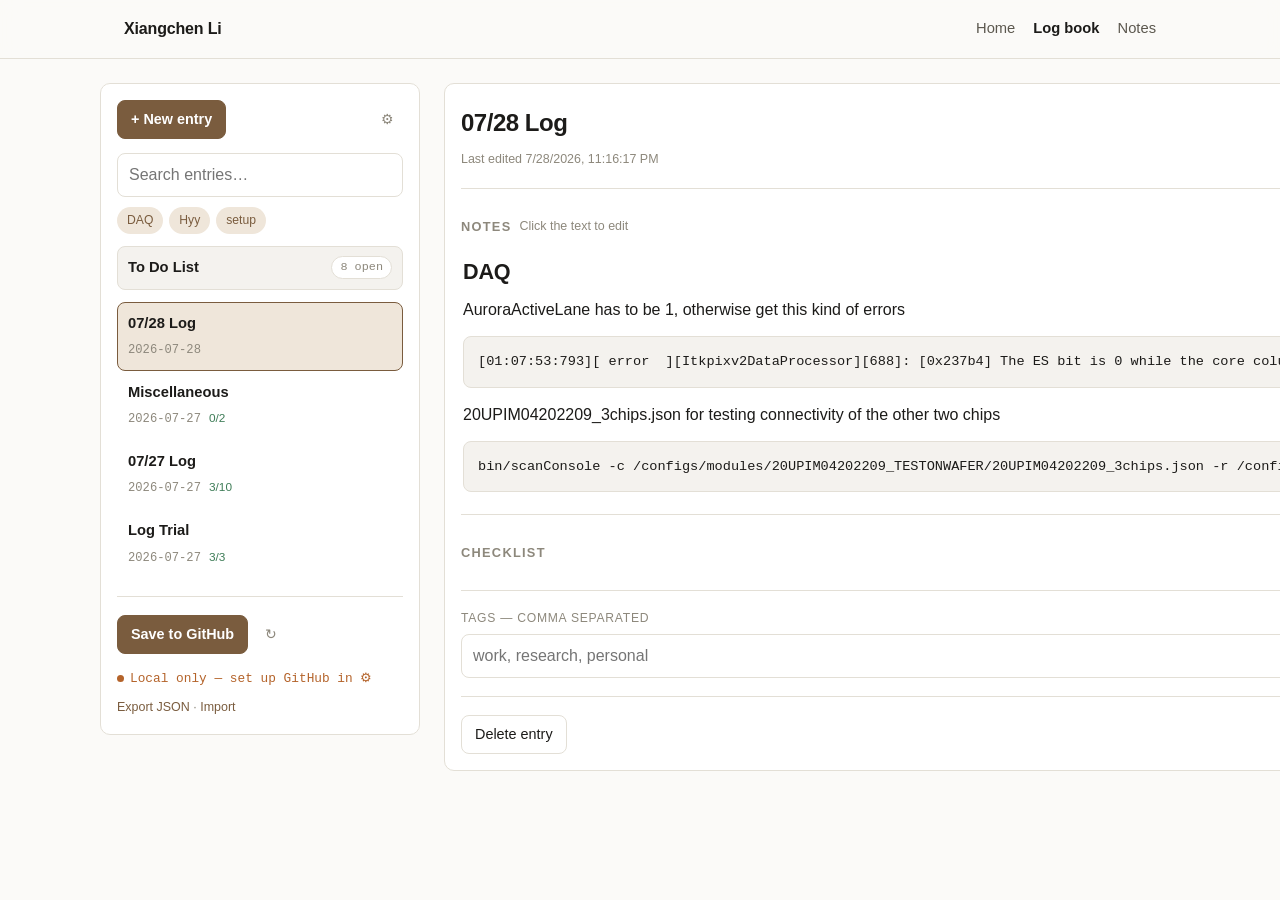
==== commit cd14f443: "Add notes page: one Markdown file per note, LaTeX, image paste Notes live as individual .md files un" ====
--- a/logbook.html
+++ b/logbook.html
@@ -5,6 +5,7 @@
 <meta name="viewport" content="width=device-width, initial-scale=1">
 <title>Log book · Xiangchen Li</title>
 <link rel="stylesheet" href="assets/style.css">
+<script src="assets/md.js"></script>
 <link rel="icon" href="data:image/svg+xml,<svg xmlns='http://www.w3.org/2000/svg' viewBox='0 0 100 100'><text y='.9em' font-size='90'>📓</text></svg>">
 </head>
 <body>
@@ -15,6 +16,7 @@
     <nav class="nav">
       <a href="index.html">Home</a>
       <a href="logbook.html" class="active">Log book</a>
+      <a href="notes.html">Notes</a>
     </nav>
   </div>
 </div>
@@ -163,116 +165,8 @@
 const todayISO = () => { const d=new Date(); return new Date(d.getTime()-d.getTimezoneOffset()*6e4).toISOString().slice(0,10); };
 const esc = (s) => String(s ?? "").replace(/[&<>"']/g, c => ({ "&":"&amp;","<":"&lt;",">":"&gt;",'"':"&quot;","'":"&#39;" }[c]));
 
-/* ---------------- markdown ---------------- */
-/* Input is HTML-escaped before parsing, so no raw HTML can get through. */
-function md(src){
-  if (!src || !src.trim()) return "";
-  const lines = esc(src).replace(/\r\n?/g, "\n").split("\n");
-  const [html] = parseBlocks(lines, 0, lines.length);
-  return html;
-}
-
-const SAFE_URL = /^(https?:\/\/|mailto:|#|\/|\.\/|\.\.\/)/i;
-
-function mdInline(s){
-  const codes = [];
-  s = s.replace(/`([^`]+)`/g, (_, c) => "\u0000" + (codes.push(c) - 1) + "\u0000");
-  s = s.replace(/!\[([^\]]*)\]\(([^)\s]+)\)/g, (m, alt, url) =>
-        SAFE_URL.test(url) ? `<img src="${url}" alt="${alt}" style="max-width:100%;border-radius:8px">` : m);
-  s = s.replace(/\[([^\]]+)\]\(([^)\s]+)\)/g, (m, txt, url) =>
-        SAFE_URL.test(url) ? `<a href="${url}" target="_blank" rel="noopener">${txt}</a>` : m);
-  s = s.replace(/(^|[\s(])(https?:\/\/[^\s<)]+)/g, '$1<a href="$2" target="_blank" rel="noopener">$2</a>');
-  s = s.replace(/\*\*\*(\S(?:.*?\S)?)\*\*\*/g, "<strong><em>$1</em></strong>");
-  s = s.replace(/\*\*(\S(?:.*?\S)?)\*\*/g, "<strong>$1</strong>");
-  s = s.replace(/__(\S(?:.*?\S)?)__/g, "<strong>$1</strong>");
-  s = s.replace(/(^|[^\w*])\*(\S(?:.*?\S)?)\*(?!\w)/g, "$1<em>$2</em>");
-  s = s.replace(/(^|[^\w_])_(\S(?:.*?\S)?)_(?!\w)/g, "$1<em>$2</em>");
-  s = s.replace(/~~(\S(?:.*?\S)?)~~/g, "<del>$1</del>");
-  return s.replace(/\u0000(\d+)\u0000/g, (_, i) => `<code>${codes[+i]}</code>`);
-}
-
-const RE_UL   = /^(\s*)[-*+]\s+(.*)$/;
-const RE_OL   = /^(\s*)\d+[.)]\s+(.*)$/;
-const RE_QUOTE= /^\s*&gt;\s?(.*)$/;
-const RE_HEAD = /^(#{1,6})\s+(.*)$/;
-const RE_HR   = /^\s*(?:---+|\*\*\*+|___+)\s*$/;
-const isBlockStart = (l) =>
-  RE_UL.test(l) || RE_OL.test(l) || RE_QUOTE.test(l) || RE_HEAD.test(l) ||
-  RE_HR.test(l) || /^\s*```/.test(l) || /^\s*$/.test(l);
-
-function parseBlocks(lines, i, end){
-  const out = [];
-  while (i < end){
-    const L = lines[i];
-
-    if (/^\s*$/.test(L)) { i++; continue; }
-
-    if (/^\s*```/.test(L)){
-      const buf = []; i++;
-      while (i < end && !/^\s*```/.test(lines[i])) buf.push(lines[i++]);
-      i++;
-      out.push(`<pre><code>${buf.join("\n")}</code></pre>`);
-      continue;
-    }
-
-    if (RE_HR.test(L)){ out.push("<hr>"); i++; continue; }
-
-    const h = L.match(RE_HEAD);
-    if (h){ out.push(`<h${Math.min(h[1].length,3)}>${mdInline(h[2])}</h${Math.min(h[1].length,3)}>`); i++; continue; }
-
-    if (RE_QUOTE.test(L)){
-      const buf = [];
-      while (i < end && RE_QUOTE.test(lines[i])) buf.push(lines[i++].match(RE_QUOTE)[1]);
-      const [inner] = parseBlocks(buf, 0, buf.length);
-      out.push(`<blockquote>${inner}</blockquote>`);
-      continue;
-    }
-
-    // pipe table: header row followed by a |---|---| separator
-    if (L.includes("|") && i + 1 < end && /^\s*\|?[\s:|-]*-[\s:|-]*\|?\s*$/.test(lines[i+1]) && lines[i+1].includes("-")){
-      const cells = (r) => r.replace(/^\s*\|/,"").replace(/\|\s*$/,"").split("|").map(c => mdInline(c.trim()));
-      const head = cells(lines[i]); i += 2;
-      const rows = [];
-      while (i < end && lines[i].includes("|") && !/^\s*$/.test(lines[i])) rows.push(cells(lines[i++]));
-      out.push(`<table><thead><tr>${head.map(c=>`<th>${c}</th>`).join("")}</tr></thead><tbody>` +
-        rows.map(r => `<tr>${r.map(c=>`<td>${c}</td>`).join("")}</tr>`).join("") + `</tbody></table>`);
-      continue;
-    }
-
-    if (RE_UL.test(L) || RE_OL.test(L)){
-      const [html, next] = parseList(lines, i, end);
-      out.push(html); i = next; continue;
-    }
-
-    const buf = [];
-    while (i < end && !isBlockStart(lines[i])) buf.push(lines[i++]);
-    out.push(`<p>${mdInline(buf.join("\n")).replace(/\n/g, "<br>")}</p>`);
-  }
-  return [out.join("\n"), i];
-}
-
-function parseList(lines, i, end){
-  const first = lines[i].match(RE_UL) || lines[i].match(RE_OL);
-  const ordered = !RE_UL.test(lines[i]);
-  const base = first[1].length;
-  const items = [];
-  while (i < end){
-    const m = lines[i].match(RE_UL) || lines[i].match(RE_OL);
-    if (!m) break;
-    const indent = m[1].length;
-    if (indent < base) break;
-    if (indent > base){
-      const [sub, next] = parseList(lines, i, end);
-      if (items.length) items[items.length-1] += sub; else items.push(sub);
-      i = next; continue;
-    }
-    if ((RE_UL.test(lines[i]) ? false : true) !== ordered) break;
-    items.push(mdInline(m[2]));
-    i++;
-  }
-  const tag = ordered ? "ol" : "ul";
-  return [`<${tag}>${items.map(t => `<li>${t}</li>`).join("")}</${tag}>`, i];
-}
+/* Markdown + LaTeX live in assets/md.js, shared with the notes page. */
+const md = (src) => MD.render(src);
 
 function toast(msg){ const t=$("toast"); t.textContent=msg; t.classList.add("show"); clearTimeout(t._h); t._h=setTimeout(()=>t.classList.remove("show"),2200); }
 function setStatus(text, kind){ const s=$("status"); s.className = "status" + (kind ? " "+kind : ""); $("statusText").textContent = text; }
--- a/assets/style.css
+++ b/assets/style.css
@@ -276,6 +276,24 @@
 .md th, .md td { border: 1px solid var(--line); padding: 5px 10px; text-align: left; }
 .md th { background: var(--panel-2); }
 
+/* ---------- maths ---------- */
+.math-block {
+  display: block; text-align: center;
+  margin: 1.1em 0; overflow-x: auto; overflow-y: hidden;
+}
+.math-inline { white-space: nowrap; }
+.math-raw {
+  font-family: var(--mono); font-size: .9em;
+  background: var(--accent-soft); border-radius: 4px; padding: 0 4px;
+}
+.katex { font-size: 1.03em; }
+.katex-display { margin: 0 !important; }
+
+.md img {
+  max-width: 100%; border-radius: 8px;
+  border: 1px solid var(--line); margin: .4em 0;
+}
+
 .sub { font-size: .78rem; color: var(--ink-3); }
 .hr { height: 1px; background: var(--line); border: 0; margin: 18px 0; }
 
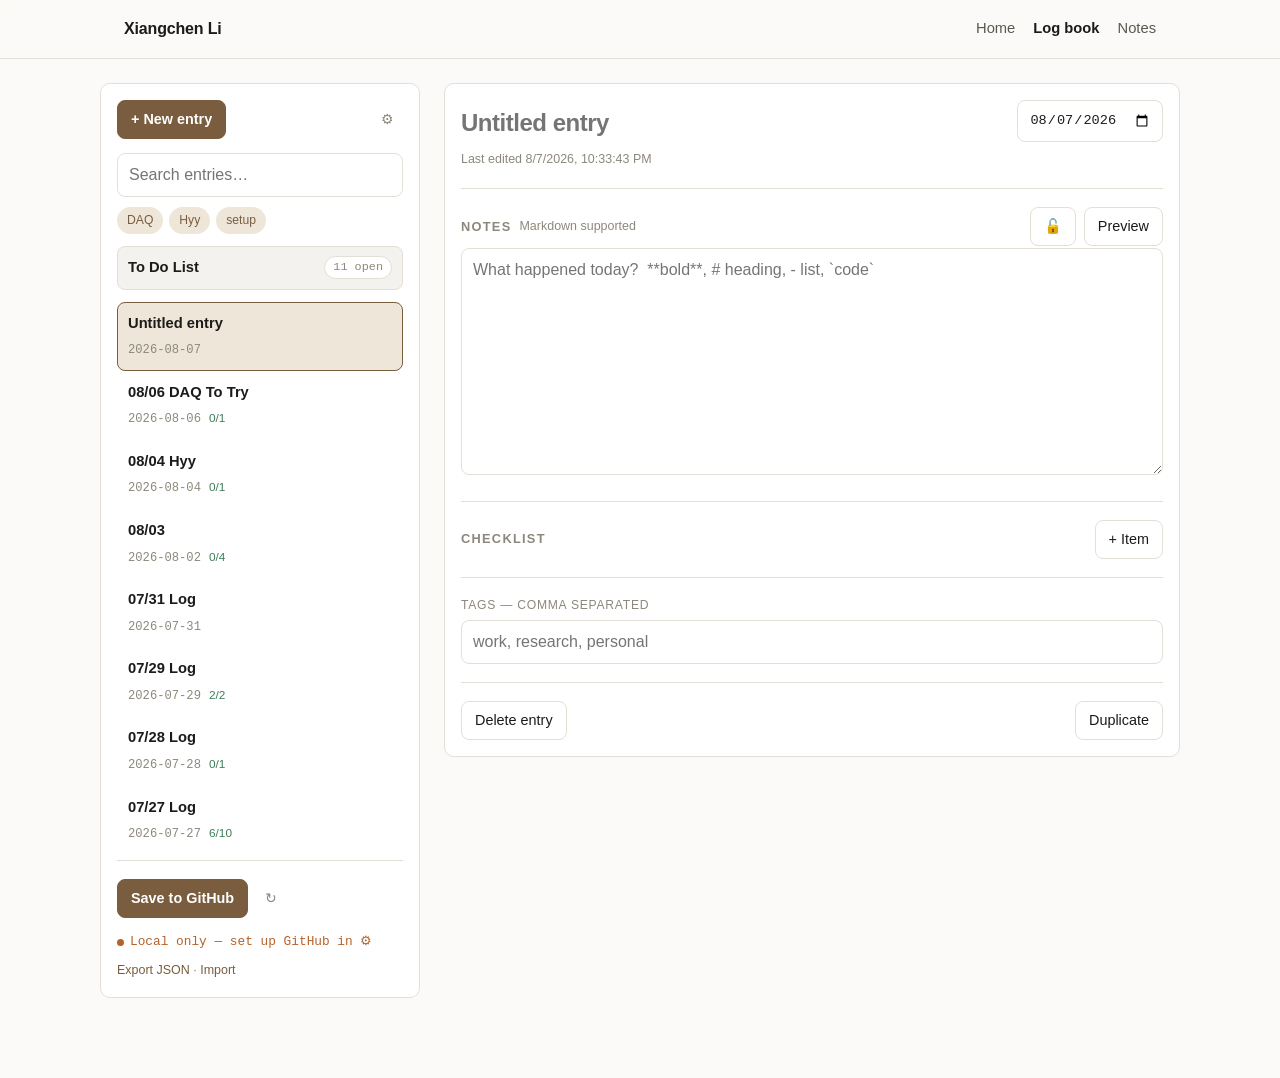
==== commit 83bf3863: "Add a lock toggle to the log book and notes editors Click-to-edit is convenient but easy to trigger " ====
--- a/logbook.html
+++ b/logbook.html
@@ -82,6 +82,7 @@
         <strong style="font-size:.8rem;text-transform:uppercase;letter-spacing:.1em;color:var(--ink-3)">Notes</strong>
         <span class="sub" id="mdHint">Markdown — click the text to edit</span>
         <div class="spacer"></div>
+        <button id="btnLock" title="Lock: stop clicks from opening the editor">🔓</button>
         <button id="btnPreview">Preview</button>
       </div>
       <textarea id="entryBody" rows="8" placeholder="What happened today?  **bold**, # heading, - list, `code`" hidden></textarea>
@@ -461,18 +462,42 @@
 
 /* body: markdown preview <-> raw editor */
 let editing = false;
+
+/* Lock — when on, nothing opens the editor: not a stray click on the text,
+   not the Preview/Edit button. Deliberately sticky across reloads.        */
+const LOCK_KEY = "logbook.lock.v1";
+let locked = store.get(LOCK_KEY) === true;
+
+function setLock(on){
+  locked = !!on;
+  store.set(LOCK_KEY, locked);
+  if (locked && editing) setEditing(false);
+  updateLockUI();
+}
+function updateLockUI(){
+  const b = $("btnLock");
+  b.textContent = locked ? "🔒" : "🔓";
+  b.classList.toggle("locked", locked);
+  b.title = locked ? "Locked — click to allow editing" : "Lock: stop clicks from opening the editor";
+  $("btnPreview").disabled = locked;
+  $("entryPreview").style.cursor = locked ? "default" : "text";
+  if (!editing) $("mdHint").textContent = locked ? "Locked — read only" : "Click the text to edit";
+}
+
 function setEditing(on, focus){
+  if (on && locked) on = false;          // the lock wins over everything
   editing = !!on;
   $("entryBody").hidden = !editing;
   $("entryPreview").hidden = editing;
   $("btnPreview").textContent = editing ? "Preview" : "Edit";
-  $("mdHint").textContent = editing ? "Markdown supported" : "Click the text to edit";
+  $("mdHint").textContent = editing ? "Markdown supported" : (locked ? "Locked — read only" : "Click the text to edit");
   if (editing){
     autoGrow($("entryBody"));
     if (focus) $("entryBody").focus();
   } else {
     renderPreview();
   }
+  updateLockUI();
 }
 function renderPreview(){
   const e = byId(currentId); if (!e) return;
@@ -500,6 +525,7 @@
 function touch(e){ e.updated = new Date().toISOString(); markDirty(); }
 
 function createEntry(){
+  if (locked) setLock(false);          // you asked for a new entry — you mean to type
   const e = newEntry();
   entries.unshift(e);
   currentId = e.id;
@@ -534,8 +560,13 @@
 $("entryTitle").oninput = (ev) => { const e = byId(currentId); if(!e) return; e.title = ev.target.value; touch(e); renderList(); };
 $("entryDate").onchange = (ev) => { const e = byId(currentId); if(!e) return; e.date = ev.target.value; touch(e); render(); };
 $("entryBody").oninput = (ev) => { const e = byId(currentId); if(!e) return; e.body = ev.target.value; autoGrow(ev.target); touch(e); };
+$("btnLock").onclick = () => setLock(!locked);
 $("btnPreview").onclick = () => setEditing(!editing, true);
-$("entryPreview").onclick = (ev) => { if (ev.target.closest("a")) return; setEditing(true, true); };
+$("entryPreview").onclick = (ev) => {
+  if (ev.target.closest("a")) return;
+  if (locked) return toast("Locked — unlock 🔒 to edit");
+  setEditing(true, true);
+};
 $("entryBody").addEventListener("keydown", (ev) => {
   if (ev.key === "Escape"){ ev.stopPropagation(); setEditing(false); }
 });
--- a/assets/style.css
+++ b/assets/style.css
@@ -90,6 +90,10 @@
 button.ghost { border-color: transparent; background: transparent; color: var(--ink-3); padding: 4px 8px; }
 button.ghost:hover { background: var(--panel-2); color: var(--ink); }
 button.danger:hover { color: #c0392b; border-color: #c0392b; }
+button.locked {
+  background: var(--accent-soft); border-color: var(--accent);
+}
+button.locked:hover { background: var(--accent-soft); }
 
 input[type="text"], input[type="date"], input[type="password"], textarea, select {
   font: inherit;
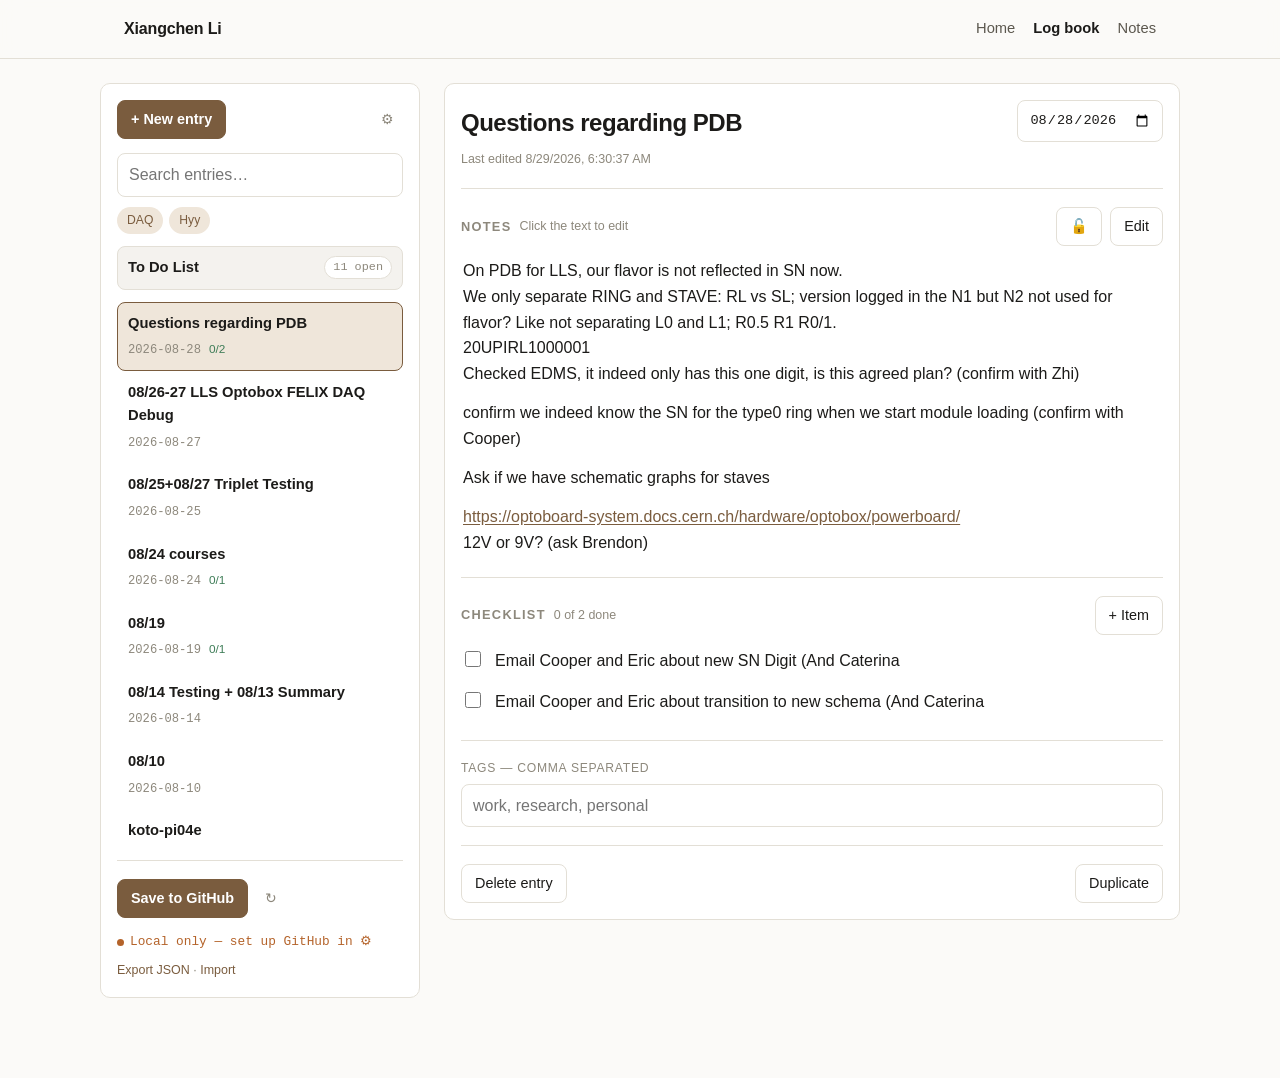
==== commit e7940f52: "Recover from save conflicts instead of failing GitHub refuses a write when the file changed after th" ====
--- a/logbook.html
+++ b/logbook.html
@@ -264,13 +264,57 @@
   }
 }
 
+/* Entries deleted here since the last successful save. Without this, merging
+   the remote copy in after a conflict would resurrect them.                */
+let deletedIds = new Set();
+
+const isConflict = (err) => /does not match|409|conflict/i.test(String(err && err.message));
+
+/* Two tabs or two devices both edited the file, so our sha is stale and
+   GitHub refuses the write. Rather than fail, fetch the remote copy, merge
+   it with ours entry by entry — newest `updated` wins — and save that.     */
+function mergeEntries(remote, local){
+  const out = new Map();
+  for (const e of remote) if (!deletedIds.has(e.id)) out.set(e.id, e);
+  for (const e of local){
+    const other = out.get(e.id);
+    if (!other || (e.updated || "") >= (other.updated || "")) out.set(e.id, e);
+  }
+  return [...out.values()];
+}
+
+async function saveWithMerge(){
+  try {
+    await ghPut();
+    return { merged: false };
+  } catch (err){
+    if (!isConflict(err)) throw err;
+    setStatus("Merging changes from GitHub…");
+    const r = await ghGet();
+    const before = entries.length;
+    entries = mergeEntries(r.entries || [], entries);
+    const live = new Set(entries.flatMap(e => (e.checklist || []).map(c => todoKey(e.id, c.id))));
+    todoOrder = [...todoOrder, ...(r.todoOrder || []).filter(k => !todoOrder.includes(k))]
+                  .filter(k => live.has(k));
+    sha = r.sha;
+    sortEntries();
+    await ghPut();                                   // retry with the fresh sha
+    return { merged: true, gained: entries.length - before };
+  }
+}
+
 async function save(){
   if (!configured()){ openSettings(); return; }
   const btn = $("btnSave"); btn.disabled = true; setStatus("Saving…");
   try {
-    await ghPut();
-    dirty = false; cacheLocal();
-    setStatus("Synced with GitHub", "ok"); toast("Saved to GitHub");
+    const { merged, gained } = await saveWithMerge();
+    dirty = false; deletedIds = new Set(); cacheLocal(); render();
+    setStatus("Synced with GitHub", "ok");
+    toast(merged
+      ? (gained > 0
+          ? `Saved — merged in ${gained} entr${gained === 1 ? "y" : "ies"} from another device`
+          : "Saved — merged changes from another device")
+      : "Saved to GitHub");
   } catch (err){
     setStatus(String(err.message).slice(0,60), "err"); toast("Save failed — " + err.message);
   } finally { btn.disabled = false; }
@@ -629,6 +673,7 @@
   const e = byId(currentId); if(!e) return;
   if (!confirm(`Delete "${e.title || "Untitled entry"}"? This can't be undone once you save.`)) return;
   entries = entries.filter(x => x.id !== e.id);
+  deletedIds.add(e.id);                  // so a later merge doesn't bring it back
   currentId = entries.length ? entries[0].id : null;
   markDirty(); render();
 };
